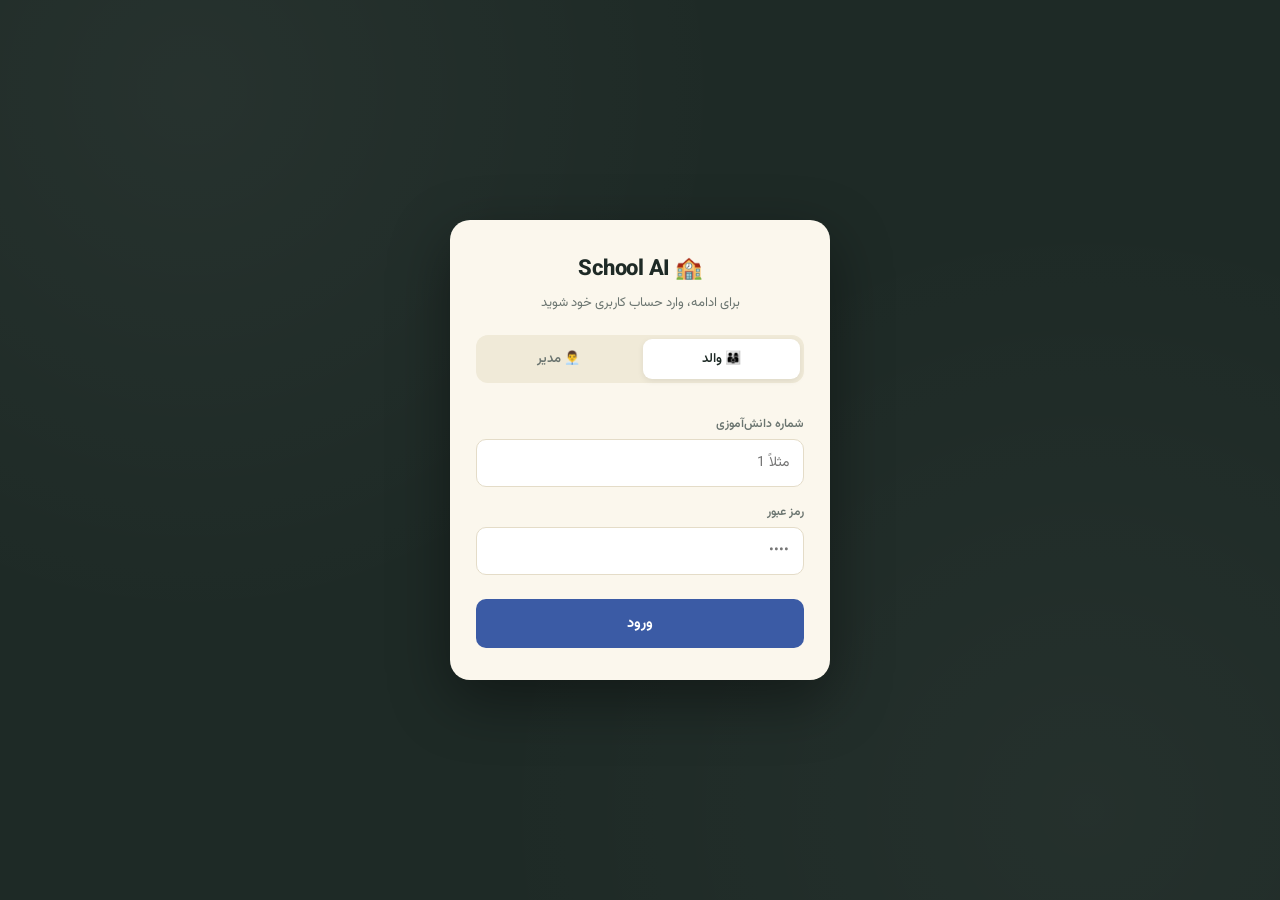
==== app/static/index.html @ db9e9ba5 "backup: school ai project with teacher role, tuition, excel import" ====
<!DOCTYPE html>
<html lang="fa" dir="rtl">
<head>
<meta charset="UTF-8">
<meta name="viewport" content="width=device-width, initial-scale=1.0">
<title>School AI — دستیار هوشمند مدرسه</title>
<link rel="preconnect" href="https://fonts.googleapis.com">
<link href="https://fonts.googleapis.com/css2?family=Vazirmatn:wght@400;500;600;700;800&display=swap" rel="stylesheet">
<style>
  :root {
    --ink: #1E2A26;
    --paper: #FBF7ED;
    --paper-line: #E4DCC8;
    --accent: #3B5BA5;
    --accent-soft: #DCE4F2;
    --mustard: #C9A227;
    --muted: #6B7570;
    --danger: #B5493E;
    --radius: 14px;
  }

  * { box-sizing: border-box; }

  html, body {
    margin: 0;
    padding: 0;
    height: 100%;
    background: var(--ink);
    font-family: 'Vazirmatn', sans-serif;
    color: var(--ink);
  }

  body {
    background-image:
      radial-gradient(circle at 15% 10%, rgba(255,255,255,0.04), transparent 40%),
      radial-gradient(circle at 85% 90%, rgba(255,255,255,0.03), transparent 45%);
  }

  .app {
    max-width: 640px;
    margin: 0 auto;
    min-height: 100vh;
    display: flex;
    flex-direction: column;
  }

  /* ===== Header ===== */
  header {
    padding: 28px 24px 20px;
    text-align: center;
  }

  .badge {
    display: inline-flex;
    align-items: center;
    gap: 8px;
    background: rgba(255,255,255,0.06);
    border: 1px solid rgba(255,255,255,0.1);
    color: #C9D4CE;
    font-size: 12px;
    padding: 6px 14px;
    border-radius: 999px;
    margin-bottom: 14px;
    letter-spacing: 0.02em;
  }

  .badge .dot {
    width: 6px;
    height: 6px;
    border-radius: 50%;
    background: #6FCF97;
    box-shadow: 0 0 6px #6FCF97;
  }

  h1 {
    color: var(--paper);
    font-size: 26px;
    font-weight: 800;
    margin: 0 0 6px;
    letter-spacing: -0.01em;
  }

  header p {
    color: #8FA096;
    font-size: 14px;
    margin: 0;
  }

  /* ===== Tabs ===== */
  .tabs {
    display: flex;
    gap: 8px;
    padding: 0 20px;
    margin-bottom: 18px;
  }

  .tab {
    flex: 1;
    padding: 13px 12px;
    border-radius: 12px;
    border: 1px solid rgba(255,255,255,0.1);
    background: rgba(255,255,255,0.04);
    color: #B7C2BB;
    font-family: inherit;
    font-size: 14.5px;
    font-weight: 600;
    cursor: pointer;
    transition: all 0.18s ease;
    display: flex;
    align-items: center;
    justify-content: center;
    gap: 8px;
  }

  .tab:hover { background: rgba(255,255,255,0.08); }

  .tab.active {
    background: var(--paper);
    color: var(--ink);
    border-color: var(--paper);
  }

  /* ===== Chat panel ===== */
  .panel {
    flex: 1;
    background: var(--paper);
    border-radius: 22px 22px 0 0;
    display: flex;
    flex-direction: column;
    overflow: hidden;
    box-shadow: 0 -12px 40px rgba(0,0,0,0.35);
  }

  .student-select {
    display: flex;
    align-items: center;
    gap: 10px;
    padding: 14px 20px;
    border-bottom: 1px solid var(--paper-line);
    background: #F5F0E1;
  }

  .student-select label {
    font-size: 12.5px;
    color: var(--muted);
    font-weight: 600;
    white-space: nowrap;
  }

  .student-select select {
    flex: 1;
    font-family: inherit;
    font-size: 13.5px;
    padding: 8px 10px;
    border-radius: 8px;
    border: 1px solid var(--paper-line);
    background: var(--paper);
    color: var(--ink);
  }

  .messages {
    flex: 1;
    overflow-y: auto;
    padding: 22px 20px;
    background-image: repeating-linear-gradient(
      to bottom,
      transparent,
      transparent 33px,
      var(--paper-line) 34px
    );
    min-height: 320px;
    max-height: 52vh;
  }

  .msg {
    max-width: 84%;
    margin-bottom: 16px;
    line-height: 1.9;
    font-size: 14.5px;
    animation: rise 0.25s ease;
  }

  @keyframes rise {
    from { opacity: 0; transform: translateY(6px); }
    to { opacity: 1; transform: translateY(0); }
  }

  .msg.user {
    margin-right: 0;
    margin-left: auto;
    text-align: right;
  }

  .msg.user .bubble {
    background: var(--accent);
    color: white;
    border-radius: 16px 16px 4px 16px;
  }

  .msg.agent .bubble {
    background: white;
    color: var(--ink);
    border: 1px solid var(--paper-line);
    border-radius: 16px 16px 16px 4px;
  }

  .bubble {
    display: inline-block;
    padding: 12px 16px;
    white-space: pre-wrap;
  }

  .msg.agent .label {
    font-size: 11px;
    color: var(--mustard);
    font-weight: 700;
    margin-bottom: 5px;
    display: block;
  }

  .msg.error .bubble {
    background: #FBEAE7;
    color: var(--danger);
    border: 1px solid #F0C9C2;
  }

  .typing {
    display: inline-flex;
    gap: 4px;
    padding: 14px 16px;
    background: white;
    border: 1px solid var(--paper-line);
    border-radius: 16px 16px 16px 4px;
  }

  .typing span {
    width: 6px;
    height: 6px;
    border-radius: 50%;
    background: var(--muted);
    opacity: 0.4;
    animation: blink 1.2s infinite;
  }

  .typing span:nth-child(2) { animation-delay: 0.2s; }
  .typing span:nth-child(3) { animation-delay: 0.4s; }

  @keyframes blink {
    0%, 80%, 100% { opacity: 0.25; }
    40% { opacity: 0.9; }
  }

  /* ===== Suggestions ===== */
  .suggestions {
    display: flex;
    gap: 8px;
    padding: 0 20px 14px;
    flex-wrap: wrap;
    background: var(--paper);
  }

  .chip {
    font-family: inherit;
    font-size: 12.5px;
    padding: 7px 13px;
    border-radius: 999px;
    border: 1px solid var(--paper-line);
    background: var(--accent-soft);
    color: var(--accent);
    cursor: pointer;
    transition: transform 0.12s ease;
  }

  .chip:hover { transform: translateY(-1px); }

  /* ===== Input ===== */
  .input-row {
    display: flex;
    gap: 10px;
    padding: 16px 20px 20px;
    border-top: 1px solid var(--paper-line);
    background: var(--paper);
  }

  .input-row input {
    flex: 1;
    font-family: inherit;
    font-size: 14.5px;
    padding: 13px 16px;
    border-radius: 12px;
    border: 1.5px solid var(--paper-line);
    background: white;
    color: var(--ink);
    outline: none;
    transition: border-color 0.15s ease;
  }

  .input-row input:focus { border-color: var(--accent); }

  .send-btn {
    width: 48px;
    border-radius: 12px;
    border: none;
    background: var(--accent);
    color: white;
    font-size: 18px;
    cursor: pointer;
    display: flex;
    align-items: center;
    justify-content: center;
    transition: background 0.15s ease;
    flex-shrink: 0;
  }

  .send-btn:hover { background: #32498A; }
  .send-btn:disabled { background: #B9C1D1; cursor: not-allowed; }

  ::-webkit-scrollbar { width: 6px; }
  ::-webkit-scrollbar-thumb { background: var(--paper-line); border-radius: 3px; }

  @media (prefers-reduced-motion: reduce) {
    .msg, .typing span { animation: none !important; }
  }

  /* ===== Reports panel ===== */
  .reports-panel {
    display: none;
    flex: 1;
    flex-direction: column;
    overflow: hidden;
  }

  .reports-toolbar {
    display: flex;
    align-items: center;
    justify-content: space-between;
    padding: 16px 20px;
    border-bottom: 1px solid var(--paper-line);
    background: #F5F0E1;
  }

  .reports-title {
    font-size: 13.5px;
    font-weight: 700;
    color: var(--ink);
  }

  .scan-btn {
    font-family: inherit;
    font-size: 12.5px;
    font-weight: 600;
    padding: 8px 14px;
    border-radius: 10px;
    border: none;
    background: var(--accent);
    color: white;
    cursor: pointer;
    transition: background 0.15s ease;
  }

  .scan-btn:hover { background: #32498A; }
  .scan-btn:disabled { background: #B9C1D1; cursor: not-allowed; }

  .reports-list {
    flex: 1;
    overflow-y: auto;
    padding: 18px 20px;
    min-height: 320px;
    max-height: 58vh;
  }

  .report-card {
    background: white;
    border: 1px solid var(--paper-line);
    border-radius: 14px;
    padding: 16px;
    margin-bottom: 14px;
    animation: rise 0.25s ease;
  }

  .report-card .student-name {
    font-size: 13.5px;
    font-weight: 700;
    color: var(--accent);
    margin-bottom: 8px;
  }

  .report-card .content {
    font-size: 13.5px;
    line-height: 1.85;
    color: var(--ink);
    margin-bottom: 14px;
  }

  .report-actions {
    display: flex;
    gap: 8px;
  }

  .report-actions button {
    flex: 1;
    font-family: inherit;
    font-size: 13px;
    font-weight: 600;
    padding: 9px 10px;
    border-radius: 9px;
    border: none;
    cursor: pointer;
    transition: opacity 0.15s ease;
  }

  .report-actions button:hover { opacity: 0.88; }
  .report-actions button:disabled { opacity: 0.5; cursor: not-allowed; }

  .approve-btn { background: #E4F3E9; color: #2E7D4F; }
  .reject-btn { background: #FBEAE7; color: var(--danger); }

  .empty-state {
    text-align: center;
    color: var(--muted);
    font-size: 13.5px;
    padding: 60px 20px;
    line-height: 1.9;
  }

  .empty-state .icon { font-size: 30px; display: block; margin-bottom: 10px; }

  /* ===== Login screen ===== */
  .login-screen {
    min-height: 100vh;
    display: flex;
    align-items: center;
    justify-content: center;
    padding: 24px;
  }

  .login-card {
    width: 100%;
    max-width: 380px;
    background: var(--paper);
    border-radius: 20px;
    padding: 32px 26px;
    box-shadow: 0 20px 60px rgba(0,0,0,0.4);
  }

  .login-header { text-align: center; margin-bottom: 22px; }
  .login-header h1 { color: var(--ink); font-size: 22px; margin: 0 0 6px; }
  .login-header p { color: var(--muted); font-size: 13px; margin: 0; }

  .login-tabs {
    display: flex;
    gap: 6px;
    background: #F0EAD8;
    padding: 4px;
    border-radius: 12px;
    margin-bottom: 22px;
  }

  .login-tab {
    flex: 1;
    padding: 10px;
    border: none;
    background: transparent;
    border-radius: 9px;
    font-family: inherit;
    font-size: 13px;
    font-weight: 600;
    color: var(--muted);
    cursor: pointer;
    transition: all 0.15s ease;
  }

  .login-tab.active { background: white; color: var(--ink); box-shadow: 0 2px 6px rgba(0,0,0,0.08); }

  .login-form { display: flex; flex-direction: column; gap: 6px; }

  .login-form label {
    font-size: 12px;
    font-weight: 600;
    color: var(--muted);
    margin-top: 10px;
  }

  .login-form input {
    font-family: inherit;
    font-size: 14px;
    padding: 12px 14px;
    border-radius: 10px;
    border: 1.5px solid var(--paper-line);
    background: white;
    color: var(--ink);
    outline: none;
    transition: border-color 0.15s ease;
  }

  .login-form input:focus { border-color: var(--accent); }

  .login-submit {
    margin-top: 18px;
    padding: 13px;
    border-radius: 10px;
    border: none;
    background: var(--accent);
    color: white;
    font-family: inherit;
    font-size: 14.5px;
    font-weight: 700;
    cursor: pointer;
    transition: background 0.15s ease;
  }

  .login-submit:hover { background: #32498A; }
  .login-submit:disabled { background: #B9C1D1; cursor: not-allowed; }

  .login-error {
    margin-top: 14px;
    padding: 10px 12px;
    border-radius: 10px;
    background: #FBEAE7;
    color: var(--danger);
    font-size: 12.5px;
    text-align: center;
    display: none;
  }

  .login-error.visible { display: block; }

  /* ===== Logged in bar (replaces old student-select) ===== */
  .logout-btn {
    font-family: inherit;
    font-size: 12px;
    font-weight: 600;
    padding: 6px 12px;
    border-radius: 8px;
    border: 1px solid var(--paper-line);
    background: white;
    color: var(--danger);
    cursor: pointer;
  }

  #loggedInAs {
    font-size: 12.5px;
    color: var(--muted);
    font-weight: 600;
  }

  /* ===== Manage panel ===== */
  .manage-panel {
    display: none;
    flex: 1;
    flex-direction: column;
    overflow: hidden;
  }

  .manage-scroll {
    flex: 1;
    overflow-y: auto;
    padding: 18px 20px 26px;
    max-height: 62vh;
  }

  .manage-section {
    margin-bottom: 24px;
  }

  .manage-section-title {
    font-size: 13px;
    font-weight: 700;
    color: var(--ink);
    margin-bottom: 10px;
  }

  .manage-form {
    display: flex;
    flex-direction: column;
    gap: 8px;
    background: white;
    border: 1px solid var(--paper-line);
    border-radius: 12px;
    padding: 14px;
  }

  .manage-form input,
  .manage-form select {
    font-family: inherit;
    font-size: 13.5px;
    padding: 10px 12px;
    border-radius: 9px;
    border: 1.5px solid var(--paper-line);
    background: var(--paper);
    color: var(--ink);
    outline: none;
  }

  .manage-form input:focus,
  .manage-form select:focus { border-color: var(--accent); }

  .date-hint {
    font-size: 11px;
    color: var(--muted);
    margin-top: -4px;
    margin-bottom: 2px;
  }

  .manage-submit {
    margin-top: 4px;
    padding: 11px;
    border-radius: 9px;
    border: none;
    background: var(--accent);
    color: white;
    font-family: inherit;
    font-size: 13.5px;
    font-weight: 700;
    cursor: pointer;
  }

  .manage-submit:hover { background: #32498A; }
  .manage-submit:disabled { background: #B9C1D1; cursor: not-allowed; }

  .students-list {
    display: flex;
    flex-direction: column;
    gap: 8px;
  }

  .student-row {
    display: flex;
    align-items: center;
    gap: 10px;
    background: white;
    border: 1px solid var(--paper-line);
    border-radius: 10px;
    padding: 10px 12px;
  }

  .student-row .info { flex: 1; }
  .student-row .info .name { font-size: 13.5px; font-weight: 700; color: var(--ink); }
  .student-row .info .meta { font-size: 11.5px; color: var(--muted); margin-top: 2px; }

  .student-row button {
    font-family: inherit;
    font-size: 12px;
    font-weight: 600;
    padding: 6px 10px;
    border-radius: 8px;
    border: none;
    cursor: pointer;
  }

  .edit-btn { background: var(--accent-soft); color: var(--accent); }
  .delete-btn { background: #FBEAE7; color: var(--danger); }

  .manage-feedback {
    font-size: 12.5px;
    text-align: center;
    padding: 10px;
    border-radius: 10px;
    display: none;
  }

  .manage-feedback.success { display: block; background: #E4F3E9; color: #2E7D4F; }
  .manage-feedback.error { display: block; background: #FBEAE7; color: var(--danger); }

  .excel-hint {
    font-size: 11.5px;
    color: var(--muted);
    background: #F0EAD8;
    border-radius: 9px;
    padding: 9px 11px;
    margin-bottom: 8px;
    line-height: 1.7;
  }

  .import-result {
    margin-top: 10px;
    font-size: 12.5px;
    display: none;
  }

  .import-result.visible { display: block; }

  .import-summary {
    padding: 10px 12px;
    border-radius: 9px;
    background: #E4F3E9;
    color: #2E7D4F;
    margin-bottom: 8px;
    font-weight: 600;
  }

  .import-errors {
    background: #FBEAE7;
    color: var(--danger);
    border-radius: 9px;
    padding: 10px 12px;
  }

  .import-errors ul {
    margin: 6px 0 0;
    padding-inline-start: 18px;
  }
</style>
</head>
<body>

<div class="app" id="app" style="display:none;">
  <header>
    <div class="badge"><span class="dot"></span> متصل به دیتابیس مدرسه</div>
    <h1>🏫 School AI</h1>
    <p>دستیار هوشمند ارتباط با والدین و مدیریت مدرسه</p>
  </header>

  <div class="tabs" id="mainTabs">
    <button class="tab active" data-mode="parent">👨‍👩‍👦 دستیار والد</button>
    <button class="tab" data-mode="admin">👨‍💼 دستیار مدیر</button>
    <button class="tab" data-mode="reports">📋 گزارش‌ها</button>
    <button class="tab" data-mode="manage">🗂️ مدیریت داده</button>
  </div>

  <div class="panel">
    <div class="student-select" id="studentSelectRow">
      <span id="loggedInAs"></span>
      <button class="logout-btn" id="logoutBtn">خروج</button>
    </div>

    <div class="messages" id="messages"></div>

    <div class="suggestions" id="suggestions"></div>

    <div class="input-row" id="inputRow">
      <input type="text" id="questionInput" placeholder="سؤال خودتون رو بنویسید…" />
      <button class="send-btn" id="sendBtn" aria-label="ارسال">➤</button>
    </div>

    <div class="reports-panel" id="reportsPanel">
      <div class="reports-toolbar">
        <span class="reports-title">گزارش‌های در انتظار تأیید</span>
        <button class="scan-btn" id="scanBtn">🔍 اسکن مدرسه</button>
      </div>
      <div class="reports-list" id="reportsList"></div>
    </div>

    <div class="manage-panel" id="managePanel">
      <div class="manage-scroll">

        <div class="manage-section">
          <div class="manage-section-title">➕ افزودن دانش‌آموز جدید</div>
          <form id="addStudentForm" class="manage-form">
            <input type="text" id="newStudentName" placeholder="نام و نام خانوادگی" required />
            <input type="text" id="newStudentClass" placeholder="کلاس (مثلاً هشتم 2)" required />
            <input type="text" id="newStudentParent" placeholder="نام والد" required />
            <input type="password" id="newStudentPassword" placeholder="رمز عبور اولیه" required />
            <button type="submit" class="manage-submit">افزودن دانش‌آموز</button>
          </form>
        </div>

        <div class="manage-section">
          <div class="manage-section-title">📊 ورود گروهی از اکسل</div>
          <div class="excel-hint">
            فایل باید ۴ ستون به این ترتیب داشته باشد: <b>نام</b>، <b>کلاس</b>، <b>نام والد</b>، <b>رمز عبور</b> (رمز اختیاری است، پیش‌فرض 1234)
          </div>
          <form id="importExcelForm" class="manage-form">
            <input type="file" id="excelFile" accept=".xlsx,.xls" required />
            <button type="submit" class="manage-submit">آپلود و ثبت گروهی</button>
          </form>
          <div id="importResult" class="import-result"></div>
        </div>

        <div class="manage-section">
          <div class="manage-section-title">📋 لیست دانش‌آموزان</div>
          <div id="studentsList" class="students-list"></div>
        </div>

        <div class="manage-section">
          <div class="manage-section-title">📝 ثبت نمره جدید</div>
          <form id="addGradeForm" class="manage-form">
            <select id="gradeStudentId" required></select>
            <input type="text" id="gradeSubject" placeholder="نام درس" required />
            <input type="number" id="gradeScore" placeholder="نمره" step="0.25" min="0" max="20" required />
            <input type="text" id="gradeDate" class="jalali-date" placeholder="۱۴۰۵/۰۵/۲۵" required inputmode="numeric" />
            <div class="date-hint">تاریخ شمسی (سال/ماه/روز)</div>
            <button type="submit" class="manage-submit">ثبت نمره</button>
          </form>
        </div>

        <div class="manage-section">
          <div class="manage-section-title">📅 ثبت حضور و غیاب</div>
          <form id="addAttendanceForm" class="manage-form">
            <select id="attendanceStudentId" required></select>
            <input type="text" id="attendanceDate" class="jalali-date" placeholder="۱۴۰۵/۰۵/۲۵" required inputmode="numeric" />
            <div class="date-hint">تاریخ شمسی (سال/ماه/روز)</div>
            <select id="attendanceStatus" required>
              <option value="present">حاضر</option>
              <option value="absent">غایب</option>
            </select>
            <button type="submit" class="manage-submit">ثبت</button>
          </form>
        </div>

        <div class="manage-feedback" id="manageFeedback"></div>
      </div>
    </div>
  </div>
</div>

<!-- ===== Login Screen ===== -->
<div class="login-screen" id="loginScreen">
  <div class="login-card">
    <div class="login-header">
      <h1>🏫 School AI</h1>
      <p>برای ادامه، وارد حساب کاربری خود شوید</p>
    </div>

    <div class="login-tabs">
      <button class="login-tab active" data-role="parent">👨‍👩‍👦 والد</button>
      <button class="login-tab" data-role="admin">👨‍💼 مدیر</button>
    </div>

    <form id="parentLoginForm" class="login-form">
      <label>شماره دانش‌آموزی</label>
      <input type="number" id="parentStudentId" placeholder="مثلاً 1" required />
      <label>رمز عبور</label>
      <input type="password" id="parentPassword" placeholder="••••" required />
      <button type="submit" class="login-submit">ورود</button>
    </form>

    <form id="adminLoginForm" class="login-form" style="display:none;">
      <label>نام کاربری</label>
      <input type="text" id="adminUsername" placeholder="admin" required />
      <label>رمز عبور</label>
      <input type="password" id="adminPassword" placeholder="••••" required />
      <button type="submit" class="login-submit">ورود</button>
    </form>

    <div class="login-error" id="loginError"></div>
  </div>
</div>

<script>
  const API_BASE = window.location.origin;

  // ===== Jalali (Shamsi) date conversion =====
  function toEnglishDigits(str) {
    const persian = "۰۱۲۳۴۵۶۷۸۹";
    return str.replace(/[۰-۹]/g, (d) => persian.indexOf(d));
  }

  function jalaliToGregorian(jy, jm, jd) {
    jy = parseInt(jy, 10) + 1595;
    let days =
      -355668 +
      365 * jy +
      Math.floor(jy / 33) * 8 +
      Math.floor(((jy % 33) + 3) / 4) +
      jd +
      (jm < 7 ? (jm - 1) * 31 : (jm - 7) * 30 + 186);
    let gy = 400 * Math.floor(days / 146097);
    days %= 146097;
    if (days > 36524) {
      gy += 100 * Math.floor(--days / 36524);
      days %= 36524;
      if (days >= 365) days++;
    }
    gy += 4 * Math.floor(days / 1461);
    days %= 1461;
    if (days > 365) {
      gy += Math.floor((days - 1) / 365);
      days = (days - 1) % 365;
    }
    let gd = days + 1;
    const salA = [0, 31, (gy % 4 === 0 && gy % 100 !== 0) || gy % 400 === 0 ? 29 : 28, 31, 30, 31, 30, 31, 31, 30, 31, 30, 31];
    let gm = 0;
    for (gm = 1; gm <= 12 && gd > salA[gm]; gm++) gd -= salA[gm];
    return { gy, gm, gd };
  }

  function parseJalaliInput(value) {
    const clean = toEnglishDigits(value).trim();
    const match = clean.match(/^(\d{4})[/\-](\d{1,2})[/\-](\d{1,2})$/);
    if (!match) return null;
    const [, jy, jm, jd] = match;
    const { gy, gm, gd } = jalaliToGregorian(jy, jm, jd);
    const pad = (n) => String(n).padStart(2, "0");
    return `${gy}-${pad(gm)}-${pad(gd)}`;
  }

  // ===== Auth state =====
  let authToken = localStorage.getItem("school_ai_token") || null;
  let authRole = localStorage.getItem("school_ai_role") || null;
  let authStudentId = localStorage.getItem("school_ai_student_id") || null;
  let authName = localStorage.getItem("school_ai_name") || "";

  const loginScreen = document.getElementById("loginScreen");
  const appEl = document.getElementById("app");
  const loginError = document.getElementById("loginError");
  const loggedInAs = document.getElementById("loggedInAs");
  const mainTabs = document.getElementById("mainTabs");
  const logoutBtn = document.getElementById("logoutBtn");

  const loginTabs = document.querySelectorAll(".login-tab");
  const parentLoginForm = document.getElementById("parentLoginForm");
  const adminLoginForm = document.getElementById("adminLoginForm");

  loginTabs.forEach((tab) => {
    tab.addEventListener("click", () => {
      loginTabs.forEach((t) => t.classList.remove("active"));
      tab.classList.add("active");
      const role = tab.dataset.role;
      parentLoginForm.style.display = role === "parent" ? "flex" : "none";
      adminLoginForm.style.display = role === "admin" ? "flex" : "none";
      loginError.classList.remove("visible");
    });
  });

  function showLoginError(msg) {
    loginError.textContent = msg;
    loginError.classList.add("visible");
  }

  parentLoginForm.addEventListener("submit", async (e) => {
    e.preventDefault();
    loginError.classList.remove("visible");
    const studentId = document.getElementById("parentStudentId").value;
    const password = document.getElementById("parentPassword").value;
    const btn = parentLoginForm.querySelector("button");
    btn.disabled = true;

    try {
      const res = await fetch(`${API_BASE}/auth/parent/login`, {
        method: "POST",
        headers: { "Content-Type": "application/json" },
        body: JSON.stringify({ student_id: Number(studentId), password }),
      });
      const data = await res.json();
      if (!res.ok) {
        showLoginError(data.detail || "ورود ناموفق بود");
      } else {
        setAuth(data.access_token, "parent", studentId, data.student_name);
        enterApp();
      }
    } catch (err) {
      showLoginError("ارتباط با سرور برقرار نشد.");
    } finally {
      btn.disabled = false;
    }
  });

  adminLoginForm.addEventListener("submit", async (e) => {
    e.preventDefault();
    loginError.classList.remove("visible");
    const username = document.getElementById("adminUsername").value;
    const password = document.getElementById("adminPassword").value;
    const btn = adminLoginForm.querySelector("button");
    btn.disabled = true;

    try {
      const res = await fetch(`${API_BASE}/auth/admin/login`, {
        method: "POST",
        headers: { "Content-Type": "application/json" },
        body: JSON.stringify({ username, password }),
      });
      const data = await res.json();
      if (!res.ok) {
        showLoginError(data.detail || "ورود ناموفق بود");
      } else {
        setAuth(data.access_token, "admin", null, "مدیر مدرسه");
        enterApp();
      }
    } catch (err) {
      showLoginError("ارتباط با سرور برقرار نشد.");
    } finally {
      btn.disabled = false;
    }
  });

  function setAuth(token, role, studentId, name) {
    authToken = token;
    authRole = role;
    authStudentId = studentId;
    authName = name;
    localStorage.setItem("school_ai_token", token);
    localStorage.setItem("school_ai_role", role);
    if (studentId) localStorage.setItem("school_ai_student_id", studentId);
    localStorage.setItem("school_ai_name", name);
  }

  function clearAuth() {
    authToken = null;
    authRole = null;
    authStudentId = null;
    authName = "";
    localStorage.removeItem("school_ai_token");
    localStorage.removeItem("school_ai_role");
    localStorage.removeItem("school_ai_student_id");
    localStorage.removeItem("school_ai_name");
  }

  function enterApp() {
    loginScreen.style.display = "none";
    appEl.style.display = "flex";
    loggedInAs.textContent = authRole === "admin" ? `👨‍💼 ${authName}` : `👨‍👩‍👦 والد ${authName}`;

    // مدیر فقط دسترسی به تب "دستیار مدیر"، "گزارش‌ها" و "مدیریت داده" داره؛ والد فقط "دستیار والد"
    tabs.forEach((t) => {
      const m = t.dataset.mode;
      const visible =
        (authRole === "admin" && (m === "admin" || m === "reports" || m === "manage")) ||
        (authRole === "parent" && m === "parent");
      t.style.display = visible ? "flex" : "none";
    });

    const firstVisible = [...tabs].find((t) => t.style.display !== "none");
    if (firstVisible) firstVisible.click();
  }

  logoutBtn.addEventListener("click", () => {
    clearAuth();
    location.reload();
  });

  function authHeaders() {
    return authToken ? { authorization: `Bearer ${authToken}` } : {};
  }

  // ===== App logic (chat, tabs, reports) =====
  let mode = "parent";

  const tabs = document.querySelectorAll(".tab");
  const messagesEl = document.getElementById("messages");
  const suggestionsEl = document.getElementById("suggestions");
  const input = document.getElementById("questionInput");
  const sendBtn = document.getElementById("sendBtn");

  const parentSuggestions = [
    "وضعیت درسی فرزندم چطوره؟",
    "چند جلسه غیبت داشته؟",
    "در کدوم درس افت داشته؟",
  ];

  const adminSuggestions = [
    "کدام دانش‌آموزان افت تحصیلی داشته‌اند؟",
    "وضعیت غیبت‌های این ماه چطوره؟",
  ];

  const welcomeMessages = {
    parent: "سلام 👋 من دستیار هوشمند مدرسه‌ام. می‌تونید درباره نمرات، غیبت‌ها یا وضعیت کلی فرزندتون از من بپرسید.",
    admin: "سلام مدیر عزیز 👋 می‌تونید درباره وضعیت تحصیلی و غیبت دانش‌آموزان مدرسه از من سؤال بپرسید.",
  };

  function renderSuggestions() {
    const list = mode === "parent" ? parentSuggestions : adminSuggestions;
    suggestionsEl.innerHTML = "";
    list.forEach((text) => {
      const chip = document.createElement("button");
      chip.className = "chip";
      chip.textContent = text;
      chip.onclick = () => {
        input.value = text;
        sendQuestion();
      };
      suggestionsEl.appendChild(chip);
    });
  }

  function resetConversation() {
    messagesEl.innerHTML = "";
    addMessage(welcomeMessages[mode] || "", "agent");
    renderSuggestions();
  }

  const inputRow = document.getElementById("inputRow");
  const reportsPanel = document.getElementById("reportsPanel");
  const reportsList = document.getElementById("reportsList");
  const scanBtn = document.getElementById("scanBtn");
  const managePanel = document.getElementById("managePanel");

  tabs.forEach((tab) => {
    tab.addEventListener("click", () => {
      tabs.forEach((t) => t.classList.remove("active"));
      tab.classList.add("active");
      mode = tab.dataset.mode;

      const isReports = mode === "reports";
      const isManage = mode === "manage";
      const isChat = !isReports && !isManage;

      messagesEl.style.display = isChat ? "block" : "none";
      suggestionsEl.style.display = isChat ? "flex" : "none";
      inputRow.style.display = isChat ? "flex" : "none";
      reportsPanel.style.display = isReports ? "flex" : "none";
      managePanel.style.display = isManage ? "flex" : "none";

      if (isReports) {
        loadReports();
      } else if (isManage) {
        loadStudentsForManage();
      } else {
        resetConversation();
      }
    });
  });

  async function loadReports() {
    reportsList.innerHTML = '<div class="empty-state"><span class="icon">⏳</span>در حال بارگذاری…</div>';
    try {
      const res = await fetch(`${API_BASE}/admin/reports?status=pending`, { headers: authHeaders() });
      if (res.status === 401 || res.status === 403) return handleAuthError();
      const reports = await res.json();
      renderReports(reports);
    } catch (err) {
      reportsList.innerHTML = '<div class="empty-state"><span class="icon">⚠️</span>ارتباط با سرور برقرار نشد.</div>';
    }
  }

  function renderReports(reports) {
    if (!reports.length) {
      reportsList.innerHTML = '<div class="empty-state"><span class="icon">✅</span>در حال حاضر گزارش در انتظار تأییدی وجود ندارد.<br>برای بررسی وضعیت جدید مدرسه، دکمه اسکن را بزنید.</div>';
      return;
    }
    reportsList.innerHTML = "";
    reports.forEach((r) => {
      const card = document.createElement("div");
      card.className = "report-card";
      card.innerHTML = `
        <div class="student-name">${r.student_name}</div>
        <div class="content">${r.content}</div>
        <div class="report-actions">
          <button class="approve-btn" data-id="${r.id}" data-action="approve">✅ تأیید و اطلاع به والد</button>
          <button class="reject-btn" data-id="${r.id}" data-action="reject">❌ رد گزارش</button>
        </div>
      `;
      reportsList.appendChild(card);
    });

    reportsList.querySelectorAll("button[data-action]").forEach((btn) => {
      btn.addEventListener("click", async () => {
        const id = btn.dataset.id;
        const action = btn.dataset.action;
        card_disable(btn);
        try {
          await fetch(`${API_BASE}/admin/reports/${id}/${action}`, { method: "POST", headers: authHeaders() });
          loadReports();
        } catch (err) {
          card_enable(btn);
        }
      });
    });
  }

  function card_disable(btn) {
    btn.closest(".report-card").querySelectorAll("button").forEach((b) => (b.disabled = true));
  }
  function card_enable(btn) {
    btn.closest(".report-card").querySelectorAll("button").forEach((b) => (b.disabled = false));
  }

  scanBtn.addEventListener("click", async () => {
    scanBtn.disabled = true;
    scanBtn.textContent = "در حال بررسی…";
    try {
      const res = await fetch(`${API_BASE}/admin/scan`, { method: "POST", headers: authHeaders() });
      if (res.status === 401 || res.status === 403) return handleAuthError();
      await loadReports();
    } catch (err) {
      reportsList.innerHTML = '<div class="empty-state"><span class="icon">⚠️</span>خطا در اسکن مدرسه.</div>';
    } finally {
      scanBtn.disabled = false;
      scanBtn.textContent = "🔍 اسکن مدرسه";
    }
  });

  function addMessage(text, type, label) {
    const msg = document.createElement("div");
    msg.className = "msg " + type;
    const bubble = document.createElement("div");
    bubble.className = "bubble";
    if (label) {
      const labelEl = document.createElement("span");
      labelEl.className = "label";
      labelEl.textContent = label;
      msg.appendChild(labelEl);
    }
    bubble.textContent = text;
    msg.appendChild(bubble);
    messagesEl.appendChild(msg);
    messagesEl.scrollTop = messagesEl.scrollHeight;
    return msg;
  }

  function addTyping() {
    const msg = document.createElement("div");
    msg.className = "msg agent";
    msg.id = "typingIndicator";
    msg.innerHTML = '<div class="typing"><span></span><span></span><span></span></div>';
    messagesEl.appendChild(msg);
    messagesEl.scrollTop = messagesEl.scrollHeight;
  }

  function removeTyping() {
    const el = document.getElementById("typingIndicator");
    if (el) el.remove();
  }

  function handleAuthError() {
    removeTyping();
    clearAuth();
    location.reload();
  }

  async function sendQuestion() {
    const question = input.value.trim();
    if (!question) return;

    addMessage(question, "user");
    input.value = "";
    sendBtn.disabled = true;
    addTyping();

    try {
      let url;
      if (mode === "parent") {
        url = `${API_BASE}/students/${authStudentId}/ask?question=${encodeURIComponent(question)}`;
      } else {
        url = `${API_BASE}/admin/ask?question=${encodeURIComponent(question)}`;
      }

      const res = await fetch(url, { headers: authHeaders() });

      if (res.status === 401) return handleAuthError();

      const data = await res.json();
      removeTyping();

      if (!res.ok) {
        addMessage(data.detail || "خطایی رخ داد. لطفاً دوباره تلاش کنید.", "error");
      } else {
        addMessage(data.answer, "agent", mode === "parent" ? "دستیار والد" : "دستیار مدیر");
      }
    } catch (err) {
      removeTyping();
      addMessage("ارتباط با سرور برقرار نشد. مطمئن شوید سرور روشن است.", "error");
    } finally {
      sendBtn.disabled = false;
      input.focus();
    }
  }

  sendBtn.addEventListener("click", sendQuestion);
  input.addEventListener("keydown", (e) => {
    if (e.key === "Enter") sendQuestion();
  });

  // ===== Manage panel logic =====
  const studentsListEl = document.getElementById("studentsList");
  const manageFeedback = document.getElementById("manageFeedback");
  const addStudentForm = document.getElementById("addStudentForm");
  const addGradeForm = document.getElementById("addGradeForm");
  const addAttendanceForm = document.getElementById("addAttendanceForm");
  const gradeStudentSelect = document.getElementById("gradeStudentId");
  const attendanceStudentSelect = document.getElementById("attendanceStudentId");

  let manageStudentsCache = [];

  function showManageFeedback(msg, isError) {
    manageFeedback.textContent = msg;
    manageFeedback.className = "manage-feedback " + (isError ? "error" : "success");
    setTimeout(() => {
      manageFeedback.className = "manage-feedback";
    }, 3500);
  }

  async function loadStudentsForManage() {
    studentsListEl.innerHTML = '<div class="empty-state"><span class="icon">⏳</span>در حال بارگذاری…</div>';
    try {
      const res = await fetch(`${API_BASE}/manage/students`, { headers: authHeaders() });
      if (res.status === 401 || res.status === 403) return handleAuthError();
      manageStudentsCache = await res.json();
      renderStudentsList();
      fillStudentSelects();
    } catch (err) {
      studentsListEl.innerHTML = '<div class="empty-state"><span class="icon">⚠️</span>ارتباط با سرور برقرار نشد.</div>';
    }
  }

  function renderStudentsList() {
    if (!manageStudentsCache.length) {
      studentsListEl.innerHTML = '<div class="empty-state">هنوز دانش‌آموزی ثبت نشده.</div>';
      return;
    }
    studentsListEl.innerHTML = "";
    manageStudentsCache.forEach((s) => {
      const row = document.createElement("div");
      row.className = "student-row";
      row.innerHTML = `
        <div class="info">
          <div class="name">${s.name}</div>
          <div class="meta">${s.class_name} · والد: ${s.parent_name}</div>
        </div>
        <button class="edit-btn" data-id="${s.id}">✏️ ویرایش</button>
        <button class="delete-btn" data-id="${s.id}">🗑️ حذف</button>
      `;
      studentsListEl.appendChild(row);
    });

    studentsListEl.querySelectorAll(".delete-btn").forEach((btn) => {
      btn.addEventListener("click", () => deleteStudent(btn.dataset.id));
    });
    studentsListEl.querySelectorAll(".edit-btn").forEach((btn) => {
      btn.addEventListener("click", () => editStudentPrompt(btn.dataset.id));
    });
  }

  function fillStudentSelects() {
    const options = manageStudentsCache
      .map((s) => `<option value="${s.id}">${s.name} — ${s.class_name}</option>`)
      .join("");
    gradeStudentSelect.innerHTML = options;
    attendanceStudentSelect.innerHTML = options;
  }

  async function deleteStudent(id) {
    if (!confirm("مطمئنید می‌خواهید این دانش‌آموز حذف شود؟ این عمل غیرقابل بازگشت است.")) return;
    try {
      const res = await fetch(`${API_BASE}/manage/students/${id}`, { method: "DELETE", headers: authHeaders() });
      if (res.status === 401 || res.status === 403) return handleAuthError();
      if (!res.ok) throw new Error();
      showManageFeedback("دانش‌آموز حذف شد.", false);
      loadStudentsForManage();
    } catch (err) {
      showManageFeedback("خطا در حذف دانش‌آموز.", true);
    }
  }

  function editStudentPrompt(id) {
    const student = manageStudentsCache.find((s) => String(s.id) === String(id));
    if (!student) return;
    const newName = prompt("نام جدید:", student.name);
    if (newName === null) return;
    const newClass = prompt("کلاس جدید:", student.class_name);
    if (newClass === null) return;
    const newParent = prompt("نام والد جدید:", student.parent_name);
    if (newParent === null) return;
    updateStudent(id, newName, newClass, newParent);
  }

  async function updateStudent(id, name, class_name, parent_name) {
    try {
      const res = await fetch(`${API_BASE}/manage/students/${id}`, {
        method: "PUT",
        headers: { "Content-Type": "application/json", ...authHeaders() },
        body: JSON.stringify({ name, class_name, parent_name }),
      });
      if (res.status === 401 || res.status === 403) return handleAuthError();
      if (!res.ok) throw new Error();
      showManageFeedback("اطلاعات دانش‌آموز بروزرسانی شد.", false);
      loadStudentsForManage();
    } catch (err) {
      showManageFeedback("خطا در بروزرسانی اطلاعات.", true);
    }
  }

  const importExcelForm = document.getElementById("importExcelForm");
  const importResult = document.getElementById("importResult");

  importExcelForm.addEventListener("submit", async (e) => {
    e.preventDefault();
    const fileInput = document.getElementById("excelFile");
    const file = fileInput.files[0];
    if (!file) return;

    const btn = importExcelForm.querySelector("button");
    btn.disabled = true;
    btn.textContent = "در حال آپلود…";
    importResult.className = "import-result";
    importResult.innerHTML = "";

    const formData = new FormData();
    formData.append("file", file);

    try {
      const res = await fetch(`${API_BASE}/manage/students/import`, {
        method: "POST",
        headers: authHeaders(), // توجه: Content-Type رو عمداً ست نمی‌کنیم، مرورگر خودش برای FormData درستش می‌کنه
        body: formData,
      });
      if (res.status === 401 || res.status === 403) return handleAuthError();
      const data = await res.json();
      if (!res.ok) throw new Error();

      importResult.className = "import-result visible";
      let html = `<div class="import-summary">✅ ${data.total_created} دانش‌آموز با موفقیت ثبت شد.</div>`;
      if (data.errors && data.errors.length) {
        html += `<div class="import-errors">⚠️ ${data.errors.length} ردیف با خطا مواجه شد:<ul>`;
        data.errors.forEach((err) => {
          html += `<li>ردیف ${err.row}: ${err.error}</li>`;
        });
        html += `</ul></div>`;
      }
      importResult.innerHTML = html;
      importExcelForm.reset();
      loadStudentsForManage();
    } catch (err) {
      importResult.className = "import-result visible";
      importResult.innerHTML = `<div class="import-errors">خطا در آپلود فایل. مطمئن شوید فرمت فایل درست است.</div>`;
    } finally {
      btn.disabled = false;
      btn.textContent = "آپلود و ثبت گروهی";
    }
  });

  addStudentForm.addEventListener("submit", async (e) => {
    e.preventDefault();
    const btn = addStudentForm.querySelector("button");
    btn.disabled = true;
    try {
      const res = await fetch(`${API_BASE}/manage/students`, {
        method: "POST",
        headers: { "Content-Type": "application/json", ...authHeaders() },
        body: JSON.stringify({
          name: document.getElementById("newStudentName").value,
          class_name: document.getElementById("newStudentClass").value,
          parent_name: document.getElementById("newStudentParent").value,
          password: document.getElementById("newStudentPassword").value,
        }),
      });
      if (res.status === 401 || res.status === 403) return handleAuthError();
      if (!res.ok) throw new Error();
      showManageFeedback("دانش‌آموز جدید با موفقیت اضافه شد.", false);
      addStudentForm.reset();
      loadStudentsForManage();
    } catch (err) {
      showManageFeedback("خطا در افزودن دانش‌آموز.", true);
    } finally {
      btn.disabled = false;
    }
  });

  addGradeForm.addEventListener("submit", async (e) => {
    e.preventDefault();
    const btn = addGradeForm.querySelector("button");
    const gregorianDate = parseJalaliInput(document.getElementById("gradeDate").value);
    if (!gregorianDate) {
      showManageFeedback("تاریخ را به‌صورت ۱۴۰۵/۰۵/۲۵ وارد کنید.", true);
      return;
    }
    btn.disabled = true;
    try {
      const res = await fetch(`${API_BASE}/manage/grades`, {
        method: "POST",
        headers: { "Content-Type": "application/json", ...authHeaders() },
        body: JSON.stringify({
          student_id: Number(gradeStudentSelect.value),
          subject: document.getElementById("gradeSubject").value,
          score: Number(document.getElementById("gradeScore").value),
          date: gregorianDate,
        }),
      });
      if (res.status === 401 || res.status === 403) return handleAuthError();
      if (!res.ok) throw new Error();
      showManageFeedback("نمره با موفقیت ثبت شد.", false);
      addGradeForm.reset();
    } catch (err) {
      showManageFeedback("خطا در ثبت نمره.", true);
    } finally {
      btn.disabled = false;
    }
  });

  addAttendanceForm.addEventListener("submit", async (e) => {
    e.preventDefault();
    const btn = addAttendanceForm.querySelector("button");
    const gregorianDate = parseJalaliInput(document.getElementById("attendanceDate").value);
    if (!gregorianDate) {
      showManageFeedback("تاریخ را به‌صورت ۱۴۰۵/۰۵/۲۵ وارد کنید.", true);
      return;
    }
    btn.disabled = true;
    try {
      const res = await fetch(`${API_BASE}/manage/attendance`, {
        method: "POST",
        headers: { "Content-Type": "application/json", ...authHeaders() },
        body: JSON.stringify({
          student_id: Number(attendanceStudentSelect.value),
          date: gregorianDate,
          status: document.getElementById("attendanceStatus").value,
        }),
      });
      if (res.status === 401 || res.status === 403) return handleAuthError();
      if (!res.ok) throw new Error();
      showManageFeedback("حضور و غیاب با موفقیت ثبت شد.", false);
      addAttendanceForm.reset();
    } catch (err) {
      showManageFeedback("خطا در ثبت حضور و غیاب.", true);
    } finally {
      btn.disabled = false;
    }
  });

  // ===== Boot =====
  if (authToken && authRole) {
    enterApp();
  } else {
    loginScreen.style.display = "flex";
    appEl.style.display = "none";
  }
</script>

</body>
</html>
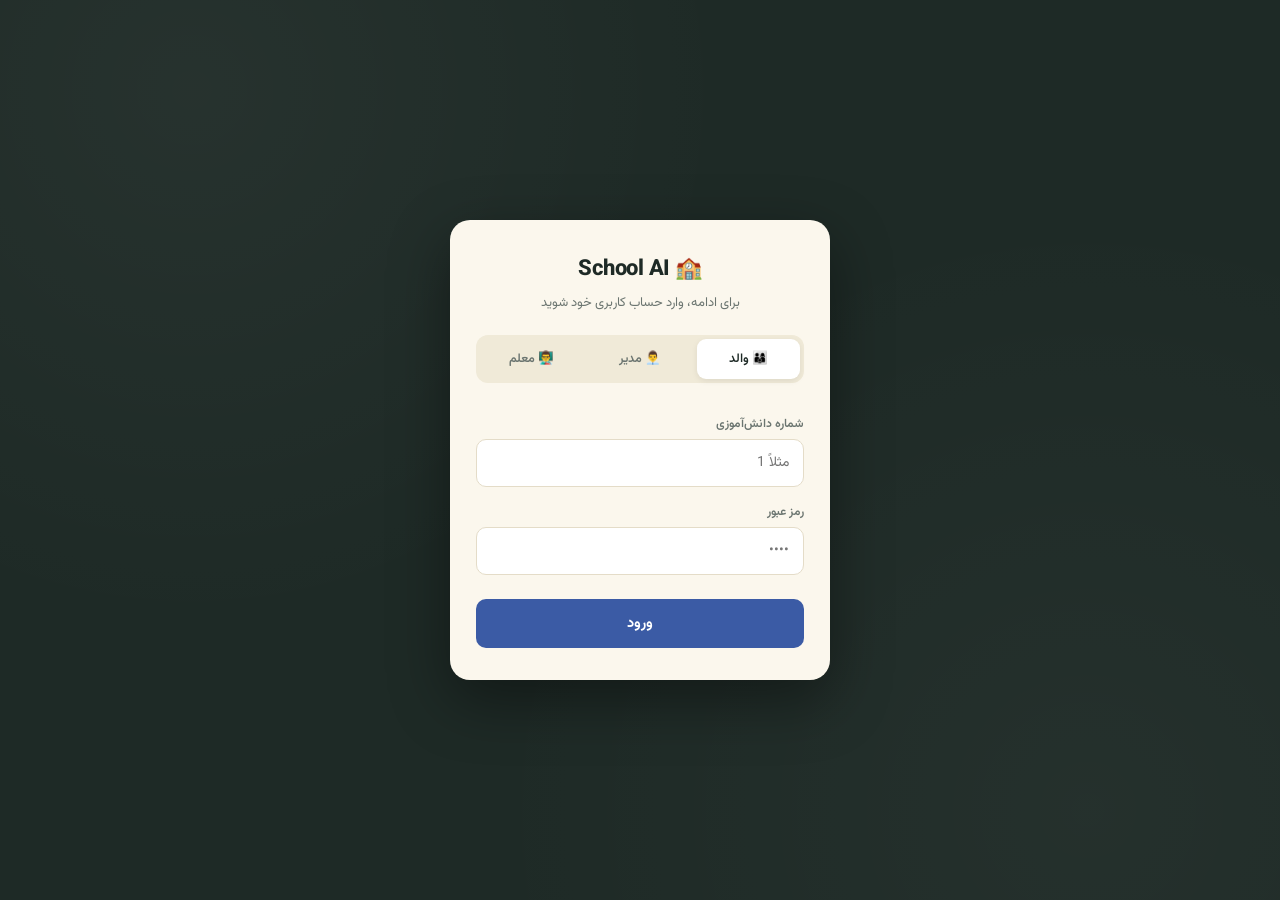
==== commit 472f41c2: "feat: teacher panel UI, tuition management UI, fix jalali date bug" ====
--- a/app/static/index.html
+++ b/app/static/index.html
@@ -92,10 +92,12 @@
     gap: 8px;
     padding: 0 20px;
     margin-bottom: 18px;
+    flex-wrap: wrap;
   }
 
   .tab {
     flex: 1;
+    min-width: 120px;
     padding: 13px 12px;
     border-radius: 12px;
     border: 1px solid rgba(255,255,255,0.1);
@@ -463,7 +465,7 @@
     background: transparent;
     border-radius: 9px;
     font-family: inherit;
-    font-size: 13px;
+    font-size: 12.5px;
     font-weight: 600;
     color: var(--muted);
     cursor: pointer;
@@ -545,7 +547,7 @@
   }
 
   /* ===== Manage panel ===== */
-  .manage-panel {
+  .manage-panel, .teacher-panel {
     display: none;
     flex: 1;
     flex-direction: column;
@@ -581,7 +583,8 @@
   }
 
   .manage-form input,
-  .manage-form select {
+  .manage-form select,
+  .manage-form textarea {
     font-family: inherit;
     font-size: 13.5px;
     padding: 10px 12px;
@@ -590,10 +593,12 @@
     background: var(--paper);
     color: var(--ink);
     outline: none;
+    resize: vertical;
   }
 
   .manage-form input:focus,
-  .manage-form select:focus { border-color: var(--accent); }
+  .manage-form select:focus,
+  .manage-form textarea:focus { border-color: var(--accent); }
 
   .date-hint {
     font-size: 11px;
@@ -650,6 +655,7 @@
 
   .edit-btn { background: var(--accent-soft); color: var(--accent); }
   .delete-btn { background: #FBEAE7; color: var(--danger); }
+  .pay-btn { background: #E4F3E9; color: #2E7D4F; }
 
   .manage-feedback {
     font-size: 12.5px;
@@ -700,6 +706,42 @@
     margin: 6px 0 0;
     padding-inline-start: 18px;
   }
+
+  /* ===== Teacher info bar & tuition rows ===== */
+  .teacher-info-bar {
+    padding: 12px 20px;
+    background: #F5F0E1;
+    border-bottom: 1px solid var(--paper-line);
+    font-size: 12.5px;
+    color: var(--muted);
+  }
+
+  .teacher-info-bar b { color: var(--ink); }
+
+  .tuition-row {
+    display: flex;
+    align-items: center;
+    gap: 10px;
+    background: white;
+    border: 1px solid var(--paper-line);
+    border-radius: 10px;
+    padding: 10px 12px;
+    margin-bottom: 8px;
+  }
+
+  .tuition-row .info { flex: 1; }
+  .tuition-row .amount { font-size: 13.5px; font-weight: 700; color: var(--ink); }
+  .tuition-row .meta { font-size: 11.5px; color: var(--muted); margin-top: 2px; }
+
+  .tuition-status {
+    font-size: 11px;
+    font-weight: 700;
+    padding: 4px 9px;
+    border-radius: 999px;
+  }
+
+  .tuition-status.paid { background: #E4F3E9; color: #2E7D4F; }
+  .tuition-status.unpaid { background: #FBEAE7; color: var(--danger); }
 </style>
 </head>
 <body>
@@ -716,6 +758,7 @@
     <button class="tab" data-mode="admin">👨‍💼 دستیار مدیر</button>
     <button class="tab" data-mode="reports">📋 گزارش‌ها</button>
     <button class="tab" data-mode="manage">🗂️ مدیریت داده</button>
+    <button class="tab" data-mode="teacher">👨‍🏫 پنل معلم</button>
   </div>
 
   <div class="panel">
@@ -798,7 +841,69 @@
           </form>
         </div>
 
+        <div class="manage-section">
+          <div class="manage-section-title">💰 مدیریت شهریه</div>
+          <form id="addTuitionForm" class="manage-form">
+            <select id="tuitionStudentId" required></select>
+            <input type="number" id="tuitionAmount" placeholder="مبلغ (تومان)" min="0" required />
+            <input type="text" id="tuitionDueDate" class="jalali-date" placeholder="۱۴۰۵/۰۵/۲۵" required inputmode="numeric" />
+            <div class="date-hint">تاریخ سررسید (شمسی)</div>
+            <input type="text" id="tuitionDescription" placeholder="توضیح (مثلاً قسط اول)" />
+            <button type="submit" class="manage-submit">ثبت قسط جدید</button>
+          </form>
+
+          <div style="margin-top:14px;">
+            <select id="tuitionViewStudentId" style="width:100%; margin-bottom:10px;"></select>
+            <div id="tuitionList" class="students-list"></div>
+          </div>
+        </div>
+
         <div class="manage-feedback" id="manageFeedback"></div>
+      </div>
+    </div>
+
+    <div class="teacher-panel" id="teacherPanel">
+      <div class="teacher-info-bar" id="teacherInfoBar"></div>
+      <div class="manage-scroll">
+
+        <div class="manage-section">
+          <div class="manage-section-title">📝 ثبت نمره</div>
+          <form id="teacherGradeForm" class="manage-form">
+            <select id="teacherGradeStudentId" required></select>
+            <input type="text" id="teacherGradeSubject" placeholder="نام درس" required />
+            <input type="number" id="teacherGradeScore" placeholder="نمره" step="0.25" min="0" max="20" required />
+            <input type="text" id="teacherGradeDate" class="jalali-date" placeholder="۱۴۰۵/۰۵/۲۵" required inputmode="numeric" />
+            <div class="date-hint">تاریخ شمسی (سال/ماه/روز)</div>
+            <button type="submit" class="manage-submit">ثبت نمره</button>
+          </form>
+        </div>
+
+        <div class="manage-section">
+          <div class="manage-section-title">📅 ثبت حضور و غیاب</div>
+          <form id="teacherAttendanceForm" class="manage-form">
+            <select id="teacherAttendanceStudentId" required></select>
+            <input type="text" id="teacherAttendanceDate" class="jalali-date" placeholder="۱۴۰۵/۰۵/۲۵" required inputmode="numeric" />
+            <div class="date-hint">تاریخ شمسی (سال/ماه/روز)</div>
+            <select id="teacherAttendanceStatus" required>
+              <option value="present">حاضر</option>
+              <option value="absent">غایب</option>
+            </select>
+            <button type="submit" class="manage-submit">ثبت</button>
+          </form>
+        </div>
+
+        <div class="manage-section">
+          <div class="manage-section-title">📋 گزارش ماهانه برای اولیا</div>
+          <form id="teacherReportForm" class="manage-form">
+            <select id="teacherReportStudentId" required></select>
+            <input type="text" id="teacherReportMonth" placeholder="ماه (مثلاً مهر)" required />
+            <textarea id="teacherReportAcademic" rows="2" placeholder="وضعیت تحصیلی" required></textarea>
+            <textarea id="teacherReportBehavior" rows="2" placeholder="وضعیت انضباطی" required></textarea>
+            <button type="submit" class="manage-submit">ثبت گزارش ماهانه</button>
+          </form>
+        </div>
+
+        <div class="manage-feedback" id="teacherFeedback"></div>
       </div>
     </div>
   </div>
@@ -815,6 +920,7 @@
     <div class="login-tabs">
       <button class="login-tab active" data-role="parent">👨‍👩‍👦 والد</button>
       <button class="login-tab" data-role="admin">👨‍💼 مدیر</button>
+      <button class="login-tab" data-role="teacher">👨‍🏫 معلم</button>
     </div>
 
     <form id="parentLoginForm" class="login-form">
@@ -833,6 +939,14 @@
       <button type="submit" class="login-submit">ورود</button>
     </form>
 
+    <form id="teacherLoginForm" class="login-form" style="display:none;">
+      <label>نام کاربری</label>
+      <input type="text" id="teacherUsername" placeholder="teacher1" required />
+      <label>رمز عبور</label>
+      <input type="password" id="teacherPassword" placeholder="••••" required />
+      <button type="submit" class="login-submit">ورود</button>
+    </form>
+
     <div class="login-error" id="loginError"></div>
   </div>
 </div>
@@ -848,6 +962,8 @@
 
   function jalaliToGregorian(jy, jm, jd) {
     jy = parseInt(jy, 10) + 1595;
+    jm = parseInt(jm, 10);
+    jd = parseInt(jd, 10);
     let days =
       -355668 +
       365 * jy +
@@ -890,6 +1006,8 @@
   let authRole = localStorage.getItem("school_ai_role") || null;
   let authStudentId = localStorage.getItem("school_ai_student_id") || null;
   let authName = localStorage.getItem("school_ai_name") || "";
+  let authSubject = localStorage.getItem("school_ai_subject") || "";
+  let authClassName = localStorage.getItem("school_ai_class_name") || "";
 
   const loginScreen = document.getElementById("loginScreen");
   const appEl = document.getElementById("app");
@@ -901,6 +1019,7 @@
   const loginTabs = document.querySelectorAll(".login-tab");
   const parentLoginForm = document.getElementById("parentLoginForm");
   const adminLoginForm = document.getElementById("adminLoginForm");
+  const teacherLoginForm = document.getElementById("teacherLoginForm");
 
   loginTabs.forEach((tab) => {
     tab.addEventListener("click", () => {
@@ -909,6 +1028,7 @@
       const role = tab.dataset.role;
       parentLoginForm.style.display = role === "parent" ? "flex" : "none";
       adminLoginForm.style.display = role === "admin" ? "flex" : "none";
+      teacherLoginForm.style.display = role === "teacher" ? "flex" : "none";
       loginError.classList.remove("visible");
     });
   });
@@ -936,7 +1056,7 @@
       if (!res.ok) {
         showLoginError(data.detail || "ورود ناموفق بود");
       } else {
-        setAuth(data.access_token, "parent", studentId, data.student_name);
+        setAuth(data.access_token, "parent", { studentId, name: data.student_name });
         enterApp();
       }
     } catch (err) {
@@ -964,7 +1084,7 @@
       if (!res.ok) {
         showLoginError(data.detail || "ورود ناموفق بود");
       } else {
-        setAuth(data.access_token, "admin", null, "مدیر مدرسه");
+        setAuth(data.access_token, "admin", { name: "مدیر مدرسه" });
         enterApp();
       }
     } catch (err) {
@@ -974,15 +1094,52 @@
     }
   });
 
-  function setAuth(token, role, studentId, name) {
+  teacherLoginForm.addEventListener("submit", async (e) => {
+    e.preventDefault();
+    loginError.classList.remove("visible");
+    const username = document.getElementById("teacherUsername").value;
+    const password = document.getElementById("teacherPassword").value;
+    const btn = teacherLoginForm.querySelector("button");
+    btn.disabled = true;
+
+    try {
+      const res = await fetch(`${API_BASE}/auth/teacher/login`, {
+        method: "POST",
+        headers: { "Content-Type": "application/json" },
+        body: JSON.stringify({ username, password }),
+      });
+      const data = await res.json();
+      if (!res.ok) {
+        showLoginError(data.detail || "ورود ناموفق بود");
+      } else {
+        setAuth(data.access_token, "teacher", {
+          name: data.teacher_name,
+          subject: data.subject,
+          class_name: data.class_name,
+        });
+        enterApp();
+      }
+    } catch (err) {
+      showLoginError("ارتباط با سرور برقرار نشد.");
+    } finally {
+      btn.disabled = false;
+    }
+  });
+
+  function setAuth(token, role, extra) {
     authToken = token;
     authRole = role;
-    authStudentId = studentId;
-    authName = name;
+    authName = extra.name || "";
+    authStudentId = extra.studentId || null;
+    authSubject = extra.subject || "";
+    authClassName = extra.class_name || "";
+
     localStorage.setItem("school_ai_token", token);
     localStorage.setItem("school_ai_role", role);
-    if (studentId) localStorage.setItem("school_ai_student_id", studentId);
-    localStorage.setItem("school_ai_name", name);
+    localStorage.setItem("school_ai_name", authName);
+    if (extra.studentId) localStorage.setItem("school_ai_student_id", extra.studentId);
+    if (extra.subject) localStorage.setItem("school_ai_subject", extra.subject);
+    if (extra.class_name) localStorage.setItem("school_ai_class_name", extra.class_name);
   }
 
   function clearAuth() {
@@ -990,25 +1147,42 @@
     authRole = null;
     authStudentId = null;
     authName = "";
+    authSubject = "";
+    authClassName = "";
     localStorage.removeItem("school_ai_token");
     localStorage.removeItem("school_ai_role");
     localStorage.removeItem("school_ai_student_id");
     localStorage.removeItem("school_ai_name");
+    localStorage.removeItem("school_ai_subject");
+    localStorage.removeItem("school_ai_class_name");
   }
 
   function enterApp() {
     loginScreen.style.display = "none";
     appEl.style.display = "flex";
-    loggedInAs.textContent = authRole === "admin" ? `👨‍💼 ${authName}` : `👨‍👩‍👦 والد ${authName}`;
-
-    // مدیر فقط دسترسی به تب "دستیار مدیر"، "گزارش‌ها" و "مدیریت داده" داره؛ والد فقط "دستیار والد"
+
+    if (authRole === "admin") {
+      loggedInAs.textContent = `👨‍💼 ${authName}`;
+    } else if (authRole === "teacher") {
+      loggedInAs.textContent = `👨‍🏫 ${authName}`;
+    } else {
+      loggedInAs.textContent = `👨‍👩‍👦 والد ${authName}`;
+    }
+
+    // هر نقش فقط تب‌های مخصوص خودش رو می‌بینه
     tabs.forEach((t) => {
       const m = t.dataset.mode;
       const visible =
         (authRole === "admin" && (m === "admin" || m === "reports" || m === "manage")) ||
-        (authRole === "parent" && m === "parent");
+        (authRole === "parent" && m === "parent") ||
+        (authRole === "teacher" && m === "teacher");
       t.style.display = visible ? "flex" : "none";
     });
+
+    if (authRole === "teacher") {
+      document.getElementById("teacherInfoBar").innerHTML =
+        `درس: <b>${authSubject}</b> &nbsp;·&nbsp; کلاس: <b>${authClassName}</b>`;
+    }
 
     const firstVisible = [...tabs].find((t) => t.style.display !== "none");
     if (firstVisible) firstVisible.click();
@@ -1074,6 +1248,7 @@
   const reportsList = document.getElementById("reportsList");
   const scanBtn = document.getElementById("scanBtn");
   const managePanel = document.getElementById("managePanel");
+  const teacherPanel = document.getElementById("teacherPanel");
 
   tabs.forEach((tab) => {
     tab.addEventListener("click", () => {
@@ -1083,18 +1258,22 @@
 
       const isReports = mode === "reports";
       const isManage = mode === "manage";
-      const isChat = !isReports && !isManage;
+      const isTeacher = mode === "teacher";
+      const isChat = !isReports && !isManage && !isTeacher;
 
       messagesEl.style.display = isChat ? "block" : "none";
       suggestionsEl.style.display = isChat ? "flex" : "none";
       inputRow.style.display = isChat ? "flex" : "none";
       reportsPanel.style.display = isReports ? "flex" : "none";
       managePanel.style.display = isManage ? "flex" : "none";
+      teacherPanel.style.display = isTeacher ? "flex" : "none";
 
       if (isReports) {
         loadReports();
       } else if (isManage) {
         loadStudentsForManage();
+      } else if (isTeacher) {
+        loadStudentsForTeacher();
       } else {
         resetConversation();
       }
@@ -1251,7 +1430,7 @@
     if (e.key === "Enter") sendQuestion();
   });
 
-  // ===== Manage panel logic =====
+  // ===== Manage panel logic (admin) =====
   const studentsListEl = document.getElementById("studentsList");
   const manageFeedback = document.getElementById("manageFeedback");
   const addStudentForm = document.getElementById("addStudentForm");
@@ -1259,6 +1438,10 @@
   const addAttendanceForm = document.getElementById("addAttendanceForm");
   const gradeStudentSelect = document.getElementById("gradeStudentId");
   const attendanceStudentSelect = document.getElementById("attendanceStudentId");
+  const tuitionStudentSelect = document.getElementById("tuitionStudentId");
+  const tuitionViewStudentSelect = document.getElementById("tuitionViewStudentId");
+  const addTuitionForm = document.getElementById("addTuitionForm");
+  const tuitionListEl = document.getElementById("tuitionList");
 
   let manageStudentsCache = [];
 
@@ -1317,6 +1500,9 @@
       .join("");
     gradeStudentSelect.innerHTML = options;
     attendanceStudentSelect.innerHTML = options;
+    tuitionStudentSelect.innerHTML = options;
+    tuitionViewStudentSelect.innerHTML = options;
+    if (manageStudentsCache.length) loadTuitionsForStudent(manageStudentsCache[0].id);
   }
 
   async function deleteStudent(id) {
@@ -1381,7 +1567,7 @@
     try {
       const res = await fetch(`${API_BASE}/manage/students/import`, {
         method: "POST",
-        headers: authHeaders(), // توجه: Content-Type رو عمداً ست نمی‌کنیم، مرورگر خودش برای FormData درستش می‌کنه
+        headers: authHeaders(),
         body: formData,
       });
       if (res.status === 401 || res.status === 403) return handleAuthError();
@@ -1457,11 +1643,17 @@
         }),
       });
       if (res.status === 401 || res.status === 403) return handleAuthError();
-      if (!res.ok) throw new Error();
+      const resultData = await res.json();
+      if (!res.ok) {
+        const msg = Array.isArray(resultData.detail)
+          ? resultData.detail.map((d) => d.msg).join(" — ")
+          : resultData.detail || "خطا در ثبت نمره.";
+        throw new Error(msg);
+      }
       showManageFeedback("نمره با موفقیت ثبت شد.", false);
       addGradeForm.reset();
     } catch (err) {
-      showManageFeedback("خطا در ثبت نمره.", true);
+      showManageFeedback(err.message || "خطا در ثبت نمره.", true);
     } finally {
       btn.disabled = false;
     }
@@ -1487,11 +1679,238 @@
         }),
       });
       if (res.status === 401 || res.status === 403) return handleAuthError();
-      if (!res.ok) throw new Error();
+      const resultData = await res.json();
+      if (!res.ok) {
+        const msg = Array.isArray(resultData.detail)
+          ? resultData.detail.map((d) => d.msg).join(" — ")
+          : resultData.detail || "خطا در ثبت حضور و غیاب.";
+        throw new Error(msg);
+      }
       showManageFeedback("حضور و غیاب با موفقیت ثبت شد.", false);
       addAttendanceForm.reset();
     } catch (err) {
-      showManageFeedback("خطا در ثبت حضور و غیاب.", true);
+      showManageFeedback(err.message || "خطا در ثبت حضور و غیاب.", true);
+    } finally {
+      btn.disabled = false;
+    }
+  });
+
+  // ===== Tuition (admin) =====
+  addTuitionForm.addEventListener("submit", async (e) => {
+    e.preventDefault();
+    const btn = addTuitionForm.querySelector("button");
+    const gregorianDate = parseJalaliInput(document.getElementById("tuitionDueDate").value);
+    if (!gregorianDate) {
+      showManageFeedback("تاریخ سررسید را به‌صورت ۱۴۰۵/۰۵/۲۵ وارد کنید.", true);
+      return;
+    }
+    btn.disabled = true;
+    try {
+      const res = await fetch(`${API_BASE}/manage/tuition`, {
+        method: "POST",
+        headers: { "Content-Type": "application/json", ...authHeaders() },
+        body: JSON.stringify({
+          student_id: Number(tuitionStudentSelect.value),
+          amount: Number(document.getElementById("tuitionAmount").value),
+          due_date: gregorianDate,
+          description: document.getElementById("tuitionDescription").value || "قسط شهریه",
+        }),
+      });
+      if (res.status === 401 || res.status === 403) return handleAuthError();
+      const resultData = await res.json();
+      if (!res.ok) {
+        const msg = Array.isArray(resultData.detail)
+          ? resultData.detail.map((d) => d.msg).join(" — ")
+          : resultData.detail || "خطا در ثبت شهریه.";
+        throw new Error(msg);
+      }
+      showManageFeedback("قسط شهریه با موفقیت ثبت شد.", false);
+      addTuitionForm.reset();
+      loadTuitionsForStudent(tuitionViewStudentSelect.value);
+    } catch (err) {
+      showManageFeedback(err.message || "خطا در ثبت شهریه.", true);
+    } finally {
+      btn.disabled = false;
+    }
+  });
+
+  tuitionViewStudentSelect.addEventListener("change", () => {
+    loadTuitionsForStudent(tuitionViewStudentSelect.value);
+  });
+
+  async function loadTuitionsForStudent(studentId) {
+    if (!studentId) return;
+    tuitionListEl.innerHTML = '<div class="empty-state"><span class="icon">⏳</span>در حال بارگذاری…</div>';
+    try {
+      const res = await fetch(`${API_BASE}/manage/tuition/student/${studentId}`, { headers: authHeaders() });
+      if (res.status === 401 || res.status === 403) return handleAuthError();
+      const tuitions = await res.json();
+      renderTuitions(tuitions);
+    } catch (err) {
+      tuitionListEl.innerHTML = '<div class="empty-state"><span class="icon">⚠️</span>ارتباط با سرور برقرار نشد.</div>';
+    }
+  }
+
+  function renderTuitions(tuitions) {
+    if (!tuitions.length) {
+      tuitionListEl.innerHTML = '<div class="empty-state">هیچ قسطی برای این دانش‌آموز ثبت نشده.</div>';
+      return;
+    }
+    tuitionListEl.innerHTML = "";
+    tuitions.forEach((t) => {
+      const row = document.createElement("div");
+      row.className = "tuition-row";
+      row.innerHTML = `
+        <div class="info">
+          <div class="amount">${Number(t.amount).toLocaleString("fa-IR")} تومان</div>
+          <div class="meta">${t.description || ""} · سررسید: ${t.due_date}</div>
+        </div>
+        <span class="tuition-status ${t.is_paid ? "paid" : "unpaid"}">${t.is_paid ? "پرداخت‌شده" : "پرداخت‌نشده"}</span>
+        ${t.is_paid ? "" : `<button class="pay-btn" data-id="${t.id}">✅ ثبت پرداخت</button>`}
+      `;
+      tuitionListEl.appendChild(row);
+    });
+
+    tuitionListEl.querySelectorAll(".pay-btn").forEach((btn) => {
+      btn.addEventListener("click", async () => {
+        btn.disabled = true;
+        try {
+          await fetch(`${API_BASE}/manage/tuition/${btn.dataset.id}/pay`, { method: "POST", headers: authHeaders() });
+          loadTuitionsForStudent(tuitionViewStudentSelect.value);
+        } catch (err) {
+          btn.disabled = false;
+        }
+      });
+    });
+  }
+
+  // ===== Teacher panel logic =====
+  const teacherGradeForm = document.getElementById("teacherGradeForm");
+  const teacherAttendanceForm = document.getElementById("teacherAttendanceForm");
+  const teacherReportForm = document.getElementById("teacherReportForm");
+  const teacherFeedback = document.getElementById("teacherFeedback");
+  const teacherGradeStudentSelect = document.getElementById("teacherGradeStudentId");
+  const teacherAttendanceStudentSelect = document.getElementById("teacherAttendanceStudentId");
+  const teacherReportStudentSelect = document.getElementById("teacherReportStudentId");
+
+  function showTeacherFeedback(msg, isError) {
+    teacherFeedback.textContent = msg;
+    teacherFeedback.className = "manage-feedback " + (isError ? "error" : "success");
+    setTimeout(() => {
+      teacherFeedback.className = "manage-feedback";
+    }, 3500);
+  }
+
+  async function loadStudentsForTeacher() {
+    try {
+      const res = await fetch(`${API_BASE}/manage/students`, { headers: authHeaders() });
+      if (res.status === 401 || res.status === 403) return handleAuthError();
+      const students = await res.json();
+      const options = students
+        .map((s) => `<option value="${s.id}">${s.name} — ${s.class_name}</option>`)
+        .join("");
+      teacherGradeStudentSelect.innerHTML = options;
+      teacherAttendanceStudentSelect.innerHTML = options;
+      teacherReportStudentSelect.innerHTML = options;
+    } catch (err) {
+      showTeacherFeedback("ارتباط با سرور برقرار نشد.", true);
+    }
+  }
+
+  teacherGradeForm.addEventListener("submit", async (e) => {
+    e.preventDefault();
+    const btn = teacherGradeForm.querySelector("button");
+    const gregorianDate = parseJalaliInput(document.getElementById("teacherGradeDate").value);
+    if (!gregorianDate) {
+      showTeacherFeedback("تاریخ را به‌صورت ۱۴۰۵/۰۵/۲۵ وارد کنید.", true);
+      return;
+    }
+    btn.disabled = true;
+    try {
+      const res = await fetch(`${API_BASE}/teacher/grades`, {
+        method: "POST",
+        headers: { "Content-Type": "application/json", ...authHeaders() },
+        body: JSON.stringify({
+          student_id: Number(teacherGradeStudentSelect.value),
+          subject: document.getElementById("teacherGradeSubject").value,
+          score: Number(document.getElementById("teacherGradeScore").value),
+          date: gregorianDate,
+        }),
+      });
+      if (res.status === 401 || res.status === 403) return handleAuthError();
+      const resultData = await res.json();
+      if (!res.ok) {
+        const msg = Array.isArray(resultData.detail)
+          ? resultData.detail.map((d) => d.msg).join(" — ")
+          : resultData.detail || "خطا در ثبت نمره.";
+        throw new Error(msg);
+      }
+      showTeacherFeedback("نمره با موفقیت ثبت شد.", false);
+      teacherGradeForm.reset();
+    } catch (err) {
+      showTeacherFeedback(err.message || "خطا در ثبت نمره.", true);
+    } finally {
+      btn.disabled = false;
+    }
+  });
+
+  teacherAttendanceForm.addEventListener("submit", async (e) => {
+    e.preventDefault();
+    const btn = teacherAttendanceForm.querySelector("button");
+    const gregorianDate = parseJalaliInput(document.getElementById("teacherAttendanceDate").value);
+    if (!gregorianDate) {
+      showTeacherFeedback("تاریخ را به‌صورت ۱۴۰۵/۰۵/۲۵ وارد کنید.", true);
+      return;
+    }
+    btn.disabled = true;
+    try {
+      const res = await fetch(`${API_BASE}/teacher/attendance`, {
+        method: "POST",
+        headers: { "Content-Type": "application/json", ...authHeaders() },
+        body: JSON.stringify({
+          student_id: Number(teacherAttendanceStudentSelect.value),
+          date: gregorianDate,
+          status: document.getElementById("teacherAttendanceStatus").value,
+        }),
+      });
+      if (res.status === 401 || res.status === 403) return handleAuthError();
+      const resultData = await res.json();
+      if (!res.ok) {
+        const msg = Array.isArray(resultData.detail)
+          ? resultData.detail.map((d) => d.msg).join(" — ")
+          : resultData.detail || "خطا در ثبت حضور و غیاب.";
+        throw new Error(msg);
+      }
+      showTeacherFeedback("حضور و غیاب با موفقیت ثبت شد.", false);
+      teacherAttendanceForm.reset();
+    } catch (err) {
+      showTeacherFeedback(err.message || "خطا در ثبت حضور و غیاب.", true);
+    } finally {
+      btn.disabled = false;
+    }
+  });
+
+  teacherReportForm.addEventListener("submit", async (e) => {
+    e.preventDefault();
+    const btn = teacherReportForm.querySelector("button");
+    btn.disabled = true;
+    try {
+      const res = await fetch(`${API_BASE}/teacher/monthly-report`, {
+        method: "POST",
+        headers: { "Content-Type": "application/json", ...authHeaders() },
+        body: JSON.stringify({
+          student_id: Number(teacherReportStudentSelect.value),
+          month: document.getElementById("teacherReportMonth").value,
+          academic_comment: document.getElementById("teacherReportAcademic").value,
+          behavior_comment: document.getElementById("teacherReportBehavior").value,
+        }),
+      });
+      if (res.status === 401 || res.status === 403) return handleAuthError();
+      if (!res.ok) throw new Error();
+      showTeacherFeedback("گزارش ماهانه با موفقیت ثبت شد.", false);
+      teacherReportForm.reset();
+    } catch (err) {
+      showTeacherFeedback("خطا در ثبت گزارش ماهانه.", true);
     } finally {
       btn.disabled = false;
     }
@@ -1507,4 +1926,4 @@
 </script>
 
 </body>
-</html>
+</html>
